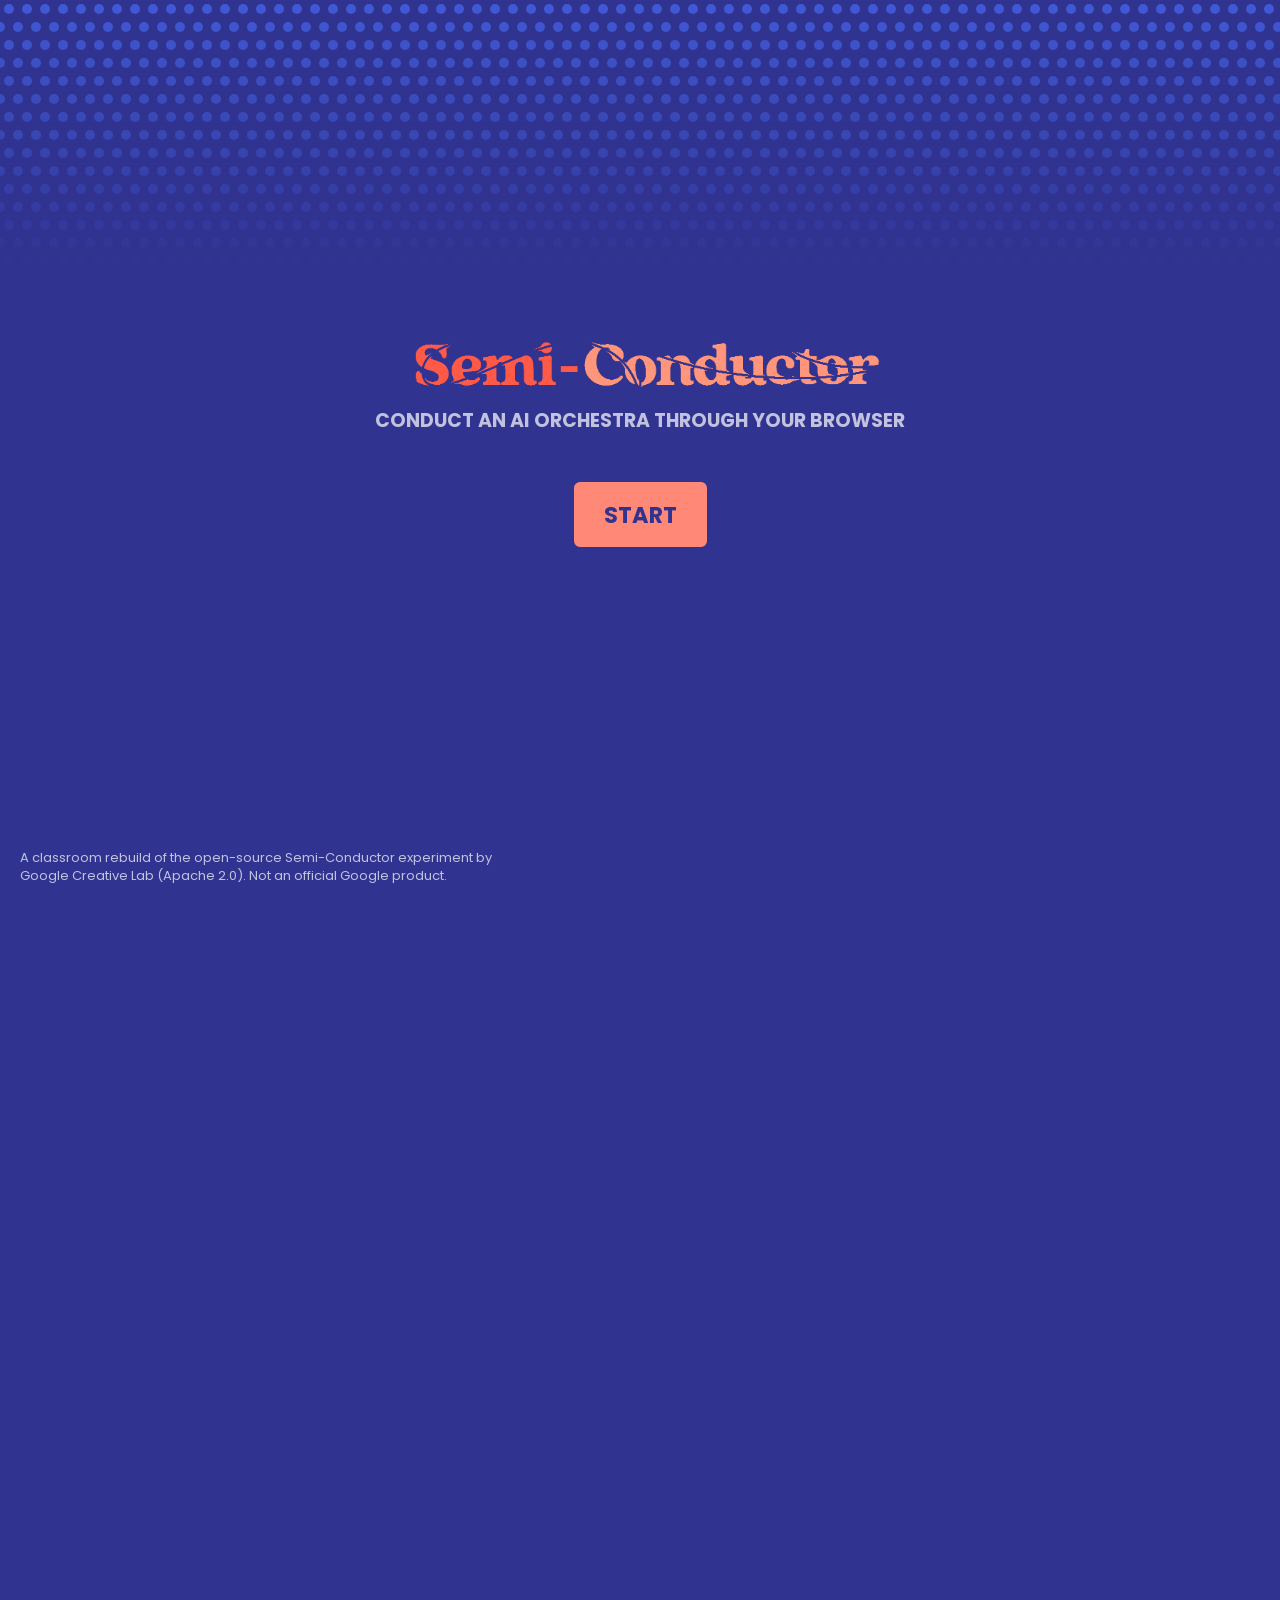
==== docs/index.html @ d22048ee "Winter classroom edition: Vivaldi's Winter, free samples, local PoseNet - Replace the Mozart song wi" ====
<!doctype html><html lang="en"><head><meta charset="utf-8"><meta name="viewport" content="width=device-width, initial-scale=1.0"><title>Semi-Conductor</title><meta name="description" content=""><link rel="icon" type="image/png" href="favicon-32x32.3e89edb4.png" sizes="32x32"><link rel="icon" type="image/png" href="favicon-16x16.1eab2253.png" sizes="16x16"><link href="https://fonts.googleapis.com/css?family=Poppins:400" rel="stylesheet"><link rel="stylesheet" href="main.e85dcf5b.css"><script src="main.df0e3146.js" defer></script></head><body> <div class="page-error"> <div class="error-container"> <img src="error.b8a45222.svg" alt="A broken treble clef sign"> <h2 class="error-title">We're in treble.</h2> <p class="error-text">Something went wrong and I don't know what it is. Maybe you could just... sing along?</p> </div> </div> <div class="dot-bg"> <div class="start-bg-fade"></div> <div class="start-bg"></div> </div>  <section class="page-info"> <div class="info-content-outer"> <div class="info-content"> <h1>How It Works</h1> <p>Semi-Conductor is an experiment that lets you conduct your own orchestra through your browser. You can move your arms to change the tempo, volume, and instrumentation of a piece of music.</p> <p>It uses Tensorflow.js, a machine learning library that works in the browser, to map out your movements through your webcam. An algorithm plays along to the score as you conduct, using hundreds of tiny audio files from live recorded instruments.</p> <p>Find more information about PoseNet <a href="https://medium.com/tensorflow/real-time-human-pose-estimation-in-the-browser-with-tensorflow-js-7dd0bc881cd5" target="_blank"> on the TensorFlow blog</a>.</p> <p> </p><p>Built by Rupert Parry, Melissa Lu, Haylie Craig and Samantha Cordingley from Google Creative Lab, Sydney. This copy was rebuilt from their <a href="https://github.com/googlecreativelab/semi-conductor" target="_blank">open-source code</a> for classroom use.</p> <p>Instrument samples: <a href="https://github.com/nbrosowsky/tonejs-instruments" target="_blank">tonejs-instruments</a> by Nicholaus Brosowsky (CC BY 3.0), from Freesound and public-domain sources.</p> <p><button class="button-info-close">Back</button></p> </div> </div> </section>  <section class="page-finish"> <div class="roses-container"></div> <div class="finish-content-outer"> <div class="finish-content"> <p class="finish-text">Bravo!</p> <button class="button-restart button-large"> Play Again </button> </div> </div> </section>  <section class="page-start"> <div class="start-content"> <h1 class="start-logo"> <img src="logo.7bc55bd9.gif" alt="Semi-Conductor" class="start-logo-image"> </h1> <h2 class="start-subtitle">Conduct an AI orchestra through your browser</h2> <div class="start-button-container"> <button class="button-large progress start-button" disabled> Loading... </button> </div> </div> <footer class="start-footer"> <p class="start-footer-credit">A classroom rebuild of the open-source Semi-Conductor experiment by Google Creative Lab (Apache 2.0). Not an official Google product.</p> </footer> </section>  <section class="page-tutorial"> <section class="tutorial-part tutorial-part-1"> <div class="card tutorial-part-content"> <div class="tutorial-text"> Make the orchestra play by moving your arms. <br>The faster you go, the faster they go. </div> <div class="tutorial-image"> <img src="tutorial-conducting.a946c02e.gif"> </div> <div class="tutorial-controls"> <button class="button-large tutorial-next">Next</button> </div> </div> </section> <section class="tutorial-part tutorial-part-2"> <div class="card tutorial-part-content"> <div class="tutorial-text"> Move up and down to play louder and softer </div> <div class="tutorial-image"> <img src="tutorial-volume.c519bb6f.gif"> </div> <div class="tutorial-controls"> <button class="button-large tutorial-next">Next</button> </div> </div> </section> <section class="tutorial-part tutorial-part-3"> <div class="card tutorial-part-content"> <div class="tutorial-text"> Move from side-to-side to control which sections play </div> <div class="tutorial-image"> <img src="tutorial-sections.76f06e44.gif"> </div> <div class="tutorial-controls"> <button class="button-large tutorial-end">Let's go</button> </div> </div> </section> </section>  <section class="page-main"> <nav class="main-topbar"> <div class="main-topbar-buttons"> <button class="button-restart"> <img src="icon-restart.a2be1aa6.svg" alt="Restart"> </button> <button class="button-info"> <img src="icon-info.5acf9b0f.svg" alt="Info"> </button> </div> <div class="timebar"> <div class="song-title song-progress progress"></div> </div> <h1><img class="main-topbar-logo" src="logo.7bc55bd9.gif"></h1> </nav> <div class="orchestra-container"> <div class="tempo-meter-container"> <div class="tempo-meter-container-inner"> <div class="tempo-icon-container"> <div class="tempo-icon"> <img src="metronome.8f57dd04.svg"> <div class="tempo-icon-label">TEMPO</div> </div> </div> <div class="tempo-meter-clipping-box"> <div class="tempo-meter"></div> <div class="tempo-meter-background"></div> </div> </div> </div> <div class="orchestra"> </div> </div> <div class="video-outer"> <div class="video-container"> <div class="video-label top">LOUDER</div> <div class="video-label left">HIGH STRINGS</div> <div class="video-label bottom">SOFTER</div> <div class="video-label right">LOW STRINGS</div> <div class="video-border"> <div class="calibration-overlay"> <img src="calibration-overlay.1c71eb94.png"> </div> <div class="conducting-overlay"></div> <div class="countdown-overlay"> <p class="countdown-text"></p> </div> </div> </div> <div class="instructions"> <p>Fit your body in frame, Maestro. This is a one person experiment.</p> </div> </div> </section>
</body></html>
---- docs/main.e85dcf5b.css ----
a,abbr,acronym,address,applet,article,aside,audio,b,big,blockquote,body,canvas,caption,center,cite,code,dd,del,details,dfn,div,dl,dt,em,embed,fieldset,figcaption,figure,footer,form,h1,h2,h3,h4,h5,h6,header,hgroup,html,i,iframe,img,ins,kbd,label,legend,li,mark,menu,nav,object,ol,output,p,pre,q,ruby,s,samp,section,small,span,strike,strong,sub,summary,sup,table,tbody,td,tfoot,th,thead,time,tr,tt,u,ul,var,video{margin:0;padding:0;border:0;font-size:100%;font:inherit;vertical-align:baseline}article,aside,details,figcaption,figure,footer,header,hgroup,menu,nav,section{display:block}body{line-height:1}ol,ul{list-style:none}blockquote,q{quotes:none}blockquote:after,blockquote:before,q:after,q:before{content:"";content:none}table{border-collapse:collapse;border-spacing:0}body,html{padding:0;margin:0;height:100%;width:100%;overflow:hidden;min-width:1000px;min-height:750px}body,button,input,textarea{font-family:Poppins,sans-serif;font-size:19px}body{background:#313390}h1{font-size:25px;font-weight:700;line-height:1.5;margin-bottom:1rem}p{line-height:1.4}a{color:#ff8976}a:hover{background:#24266a;text-decoration:none}.button,button{display:inline-block;text-decoration:none;border:0;-webkit-appearance:none;background:#ff8976;color:#fff;cursor:pointer;padding:.3rem 1rem;border-radius:6px;font-weight:700;text-transform:uppercase;color:#313390;transform:translateY(0);transition:transform .3s,box-shadow .3s}.button:focus,button:focus{outline:0}.button-large{font-size:1.4rem;padding:.6rem 1.5rem}button:disabled{color:#fff}button:not([disabled]):hover{transform:translateY(-2px);box-shadow:0 10px 20px rgba(0,0,0,.2)}.progress{background:none;border:6px solid #ff8976}.page-start{display:flex;min-height:100vh;flex-direction:column}.start-content{text-align:center;display:flex;flex-direction:column;justify-content:center;flex:1}.start-logo-image{max-width:500px}.start-subtitle{margin-top:-50px;margin-bottom:52px;color:#fff;font-size:19px;font-weight:700;text-transform:uppercase;color:hsla(0,0%,100%,.7)}.start-footer{display:flex;align-items:left}.start-footer-image{max-height:100px;margin-left:20px;margin-bottom:15px}.start-footer-credit{max-width:520px;margin:0 20px 15px;font-size:13px;line-height:1.4;color:hsla(0,0%,100%,.7)}.page-tutorial{height:100%}.tutorial-part{display:none;height:100%;flex-direction:column;align-items:center;justify-content:center;line-height:1.8rem;color:#313390}.tutorial-part-content{display:flex;flex-direction:column;justify-content:space-between;text-align:center;background:#fff;width:600px;height:400px;padding:30px;border-radius:30px;box-shadow:0 0 60px rgba(0,0,0,.7)}.tutorial-image img{height:200px}.page-main{height:100%;display:none;flex-direction:column}.main-topbar,.page-main{justify-content:space-between}.main-topbar{display:flex;flex-direction:row;width:100%;padding:0 20px;box-sizing:border-box}.main-topbar-buttons{padding:13px 0;margin-right:15px}.main-topbar-buttons button{margin-right:10px}.button-restart img{width:16px}.button-info img{width:10px}.main-topbar-logo{width:250px}.video-outer{display:flex;height:100%;margin-top:-150px;flex-direction:column;align-items:center;justify-content:center}.video-border{position:relative;border-radius:50px;overflow:hidden;border:10px solid #ff8976;box-shadow:0 10px 20px rgba(0,0,0,.2);transition:border-color 1.5s ease-in-out,box-shadow 1.5s ease-in-out}.video-border,.video-container{min-width:600px;min-height:500px}.video-container{transform:scale(1);transition:transform 1.5s ease-in-out}.calibration-overlay{position:absolute;min-width:600px;width:600px;height:500px;min-height:500px;background:rgba(255,0,0,.3);display:flex;align-items:flex-end;justify-content:center}.calibration-overlay img{width:500px}.calibration-overlay.success{background:rgba(0,128,0,.3)}.conducting-overlay{display:none;position:absolute;min-width:600px;width:600px;height:500px;min-height:500px;background:rgba(27,25,111,.33)}.video-container canvas{margin-bottom:-3px}.instructions{color:#fff;margin-top:25px;opacity:1;transition:opacity 1.5s ease-in-out}.orchestra-container{max-height:0%;height:0%;opacity:0;transition:height 1.5s ease-in-out,opacity 1.5s ease-in-out}.countdown-overlay{display:flex;align-items:center;justify-content:center;width:600px;height:500px;position:absolute;opacity:0;transition:opacity 1.5s ease-in-out}.countdown-overlay p{font-size:400px;color:#fff;text-shadow:0 5px 30px rgba(0,0,0,.3)}.timebar{display:flex;height:64px;align-items:center;padding-left:95px}.timebar,.video-label{opacity:0;transition:opacity 2.5s ease-in-out}.video-label{position:absolute;color:hsla(0,0%,100%,.5);font-weight:700;font-size:58px;width:600px;text-align:center;transition-delay:2.5s}.video-label.left{left:-300px}.video-label.left,.video-label.right{width:500px;top:250px;transform:rotate(-90deg)}.video-label.right{right:-300px}.video-label.top{top:-80px}.video-label.bottom{bottom:-80px}.tempo-icon-container{position:absolute;bottom:30px;display:flex;align-items:center;justify-content:center;width:290px;color:#fff;z-index:300}.tempo-icon img{height:40px;margin-bottom:4px}.tempo-icon{opacity:.6;display:flex;flex-direction:column;align-items:center;font-weight:700;justify-content:center}.tempo-icon-label{font-size:14px;color:hsla(0,0%,100%,.6)}.song-progress{width:300px;border-radius:20px;height:25px;text-align:center;color:#fff;font-weight:700;font-size:14px;line-height:25px}.orchestra{width:1000px;margin:0 auto}.tempo-meter-container{position:absolute;padding-top:272px;min-width:1000px;width:100%;display:flex;justify-content:center}.tempo-meter-container-inner{width:290px;height:145px}.tempo-meter-clipping-box{width:290px;height:145px;overflow:hidden;transform:scaleY(.8)}.tempo-meter{position:relative;z-index:150;border-bottom:10px solid #4058d3;transform-origin:bottom center;transform:rotate(-178deg);transition:border-color .5s}.tempo-meter,.tempo-meter-background{width:290px;height:145px;border-radius:145px 145px 0 0}.tempo-meter-background{position:absolute;top:0;z-index:100;background:#2b2984}.tempo-meter.stopped{border-color:#4c4aa0}.tempo-meter.fast{border-color:#a20258}.conducting-mode .countdown-overlay,.conducting-mode .timebar{opacity:1}.conducting-mode .video-container{transform:scale(.4)}.conducting-mode .video-label{opacity:1}.conducting-mode .video-border{border-color:rgba(255,137,118,0);box-shadow:0 10px 20px transparent}.conducting-mode .orchestra-container{height:500px;max-height:500px;opacity:1;padding-top:65px}.conducting-mode .instructions{opacity:0}.page-info{display:none;position:fixed;top:0;left:0;right:0;bottom:0;background:rgba(49,51,144,.9);z-index:1000;flex-direction:column;justify-content:space-between;align-items:center;padding:50px;box-sizing:border-box;overflow-y:scroll}.info-buttons{width:100%}.info-content-outer{height:100%;width:100%;display:flex;align-items:center;justify-content:center}.info-content{color:#fff;text-align:center;width:60%;max-width:600px}.info-content p{font-size:16px;padding-bottom:20px}.button-info-close{margin-top:30px}.page-finish{display:none;z-index:1000;background:rgba(49,51,144,.9);opacity:0;transition:opacity .7s ease-in-out}.finish-content-outer,.page-finish{position:fixed;left:0;right:0;top:0;bottom:0}.finish-content-outer{display:flex;z-index:1100;align-items:center;justify-content:center}.finish-content{display:flex;flex-direction:column;justify-content:space-around;transform:scale(.8);transition:transform .7s ease-in-out}.finish-text{color:#fff;font-size:80px;text-align:center;margin-bottom:30px}.page-finish.fade-in{opacity:1}.page-finish.fade-in .finish-content-outer{transform:scale(1)}.roses-container{position:fixed;top:0;left:0;bottom:0;right:0;z-index:1100}.rose{position:absolute;top:-60px}.rose,.rose img{width:200px}.page-error{position:fixed;bottom:0;top:0;left:0;right:0;background:#313390;z-index:200;color:#fff;display:none;align-items:center;justify-content:center;box-sizing:border-box;padding:30px}.error-container{text-align:center;max-width:570px}.error-container p{font-size:16px;margin-bottom:20px}.error-container img{width:160px;margin-bottom:50px}.error-title{font-weight:700;font-size:30px;padding-bottom:20px}.dot-bg{width:100%;height:100%;position:fixed;z-index:-1}.start-bg{background-image:url(dot-bg.002f0568.svg);background-repeat:repeat;z-index:0}.start-bg,.start-bg-fade{position:absolute;top:0;left:0;right:0;height:30%}.start-bg-fade{z-index:1;background:linear-gradient(transparent,#313390)}.is-mobile{min-width:0;min-height:0}
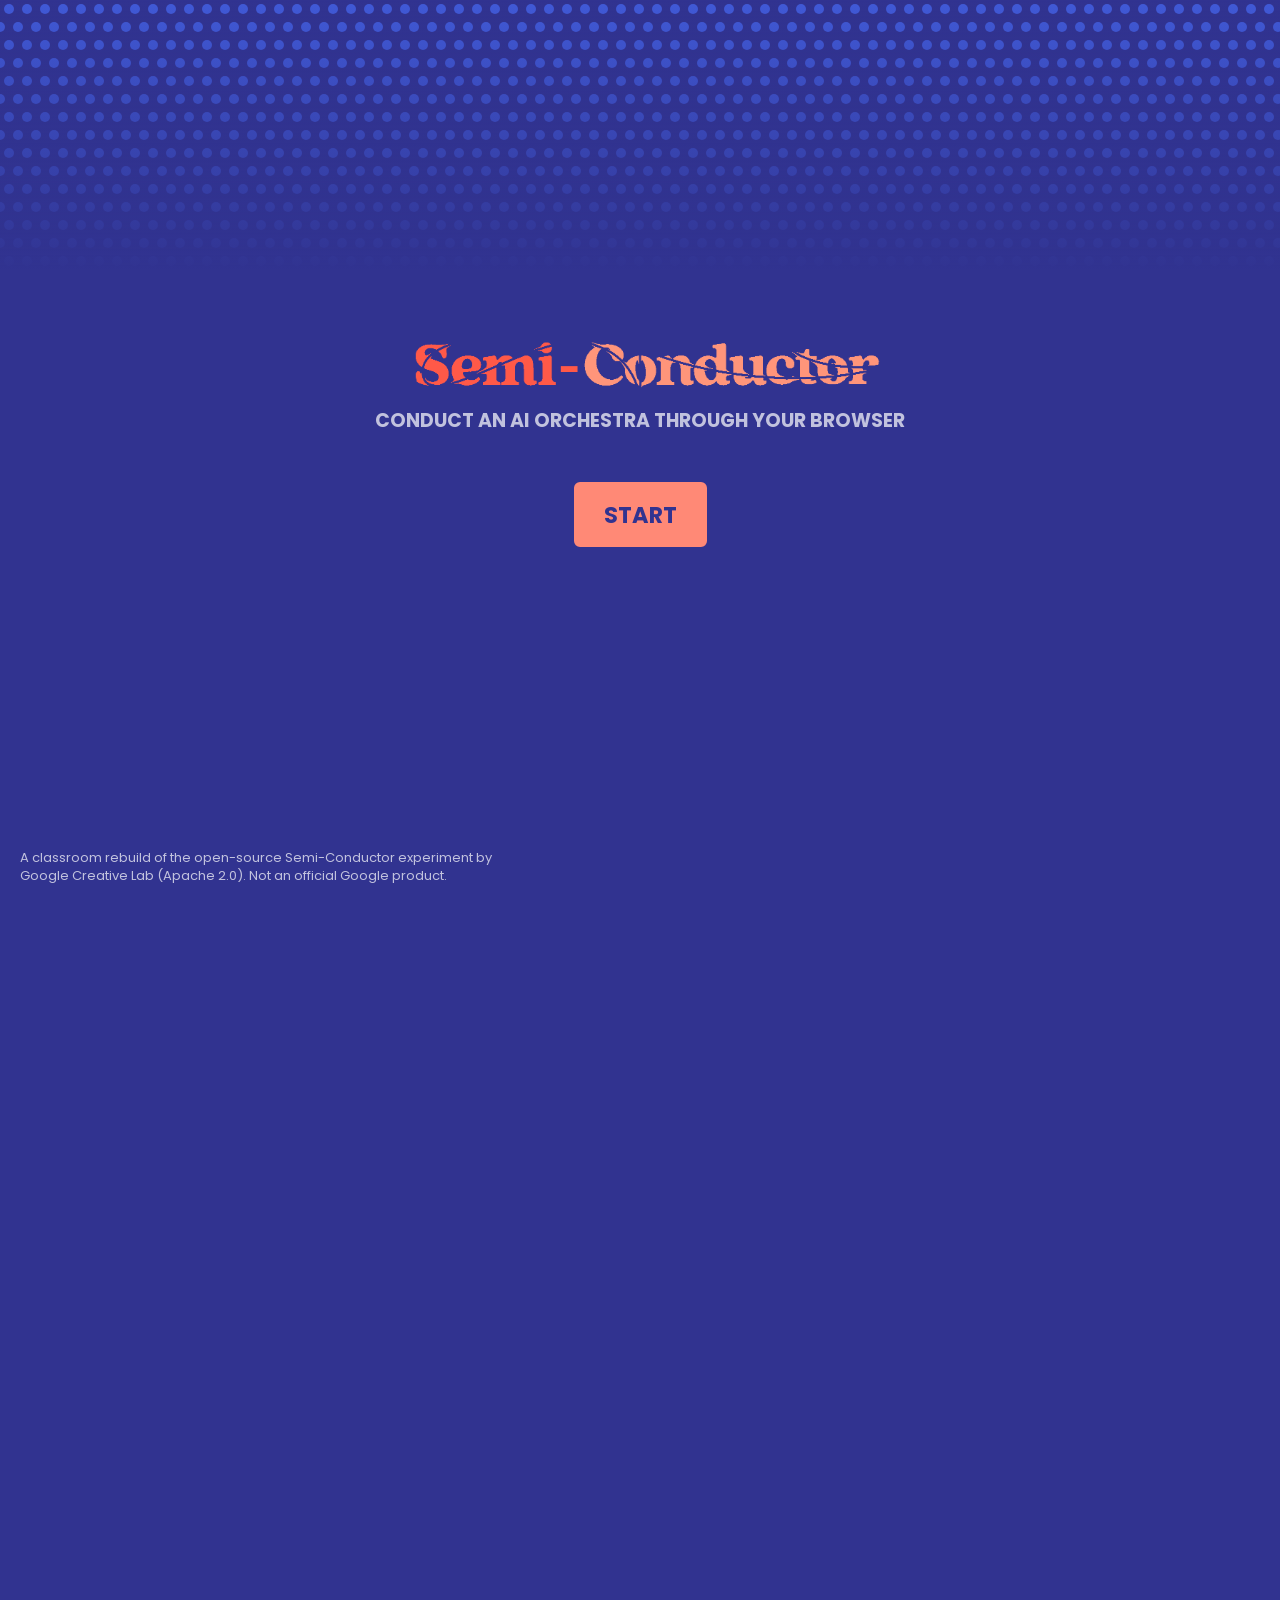
==== commit f7016306: "Add a song picker with Winter, Can-Can and the Star-Spangled Banner - New song selection page after " ====
--- a/docs/index.html
+++ b/docs/index.html
@@ -1,2 +1,2 @@
-<!doctype html><html lang="en"><head><meta charset="utf-8"><meta name="viewport" content="width=device-width, initial-scale=1.0"><title>Semi-Conductor</title><meta name="description" content=""><link rel="icon" type="image/png" href="favicon-32x32.3e89edb4.png" sizes="32x32"><link rel="icon" type="image/png" href="favicon-16x16.1eab2253.png" sizes="16x16"><link href="https://fonts.googleapis.com/css?family=Poppins:400" rel="stylesheet"><link rel="stylesheet" href="main.e85dcf5b.css"><script src="main.df0e3146.js" defer></script></head><body> <div class="page-error"> <div class="error-container"> <img src="error.b8a45222.svg" alt="A broken treble clef sign"> <h2 class="error-title">We're in treble.</h2> <p class="error-text">Something went wrong and I don't know what it is. Maybe you could just... sing along?</p> </div> </div> <div class="dot-bg"> <div class="start-bg-fade"></div> <div class="start-bg"></div> </div>  <section class="page-info"> <div class="info-content-outer"> <div class="info-content"> <h1>How It Works</h1> <p>Semi-Conductor is an experiment that lets you conduct your own orchestra through your browser. You can move your arms to change the tempo, volume, and instrumentation of a piece of music.</p> <p>It uses Tensorflow.js, a machine learning library that works in the browser, to map out your movements through your webcam. An algorithm plays along to the score as you conduct, using hundreds of tiny audio files from live recorded instruments.</p> <p>Find more information about PoseNet <a href="https://medium.com/tensorflow/real-time-human-pose-estimation-in-the-browser-with-tensorflow-js-7dd0bc881cd5" target="_blank"> on the TensorFlow blog</a>.</p> <p> </p><p>Built by Rupert Parry, Melissa Lu, Haylie Craig and Samantha Cordingley from Google Creative Lab, Sydney. This copy was rebuilt from their <a href="https://github.com/googlecreativelab/semi-conductor" target="_blank">open-source code</a> for classroom use.</p> <p>Instrument samples: <a href="https://github.com/nbrosowsky/tonejs-instruments" target="_blank">tonejs-instruments</a> by Nicholaus Brosowsky (CC BY 3.0), from Freesound and public-domain sources.</p> <p><button class="button-info-close">Back</button></p> </div> </div> </section>  <section class="page-finish"> <div class="roses-container"></div> <div class="finish-content-outer"> <div class="finish-content"> <p class="finish-text">Bravo!</p> <button class="button-restart button-large"> Play Again </button> </div> </div> </section>  <section class="page-start"> <div class="start-content"> <h1 class="start-logo"> <img src="logo.7bc55bd9.gif" alt="Semi-Conductor" class="start-logo-image"> </h1> <h2 class="start-subtitle">Conduct an AI orchestra through your browser</h2> <div class="start-button-container"> <button class="button-large progress start-button" disabled> Loading... </button> </div> </div> <footer class="start-footer"> <p class="start-footer-credit">A classroom rebuild of the open-source Semi-Conductor experiment by Google Creative Lab (Apache 2.0). Not an official Google product.</p> </footer> </section>  <section class="page-tutorial"> <section class="tutorial-part tutorial-part-1"> <div class="card tutorial-part-content"> <div class="tutorial-text"> Make the orchestra play by moving your arms. <br>The faster you go, the faster they go. </div> <div class="tutorial-image"> <img src="tutorial-conducting.a946c02e.gif"> </div> <div class="tutorial-controls"> <button class="button-large tutorial-next">Next</button> </div> </div> </section> <section class="tutorial-part tutorial-part-2"> <div class="card tutorial-part-content"> <div class="tutorial-text"> Move up and down to play louder and softer </div> <div class="tutorial-image"> <img src="tutorial-volume.c519bb6f.gif"> </div> <div class="tutorial-controls"> <button class="button-large tutorial-next">Next</button> </div> </div> </section> <section class="tutorial-part tutorial-part-3"> <div class="card tutorial-part-content"> <div class="tutorial-text"> Move from side-to-side to control which sections play </div> <div class="tutorial-image"> <img src="tutorial-sections.76f06e44.gif"> </div> <div class="tutorial-controls"> <button class="button-large tutorial-end">Let's go</button> </div> </div> </section> </section>  <section class="page-main"> <nav class="main-topbar"> <div class="main-topbar-buttons"> <button class="button-restart"> <img src="icon-restart.a2be1aa6.svg" alt="Restart"> </button> <button class="button-info"> <img src="icon-info.5acf9b0f.svg" alt="Info"> </button> </div> <div class="timebar"> <div class="song-title song-progress progress"></div> </div> <h1><img class="main-topbar-logo" src="logo.7bc55bd9.gif"></h1> </nav> <div class="orchestra-container"> <div class="tempo-meter-container"> <div class="tempo-meter-container-inner"> <div class="tempo-icon-container"> <div class="tempo-icon"> <img src="metronome.8f57dd04.svg"> <div class="tempo-icon-label">TEMPO</div> </div> </div> <div class="tempo-meter-clipping-box"> <div class="tempo-meter"></div> <div class="tempo-meter-background"></div> </div> </div> </div> <div class="orchestra"> </div> </div> <div class="video-outer"> <div class="video-container"> <div class="video-label top">LOUDER</div> <div class="video-label left">HIGH STRINGS</div> <div class="video-label bottom">SOFTER</div> <div class="video-label right">LOW STRINGS</div> <div class="video-border"> <div class="calibration-overlay"> <img src="calibration-overlay.1c71eb94.png"> </div> <div class="conducting-overlay"></div> <div class="countdown-overlay"> <p class="countdown-text"></p> </div> </div> </div> <div class="instructions"> <p>Fit your body in frame, Maestro. This is a one person experiment.</p> </div> </div> </section>
+<!doctype html><html lang="en"><head><meta charset="utf-8"><meta name="viewport" content="width=device-width, initial-scale=1.0"><title>Semi-Conductor</title><meta name="description" content=""><link rel="icon" type="image/png" href="favicon-32x32.3e89edb4.png" sizes="32x32"><link rel="icon" type="image/png" href="favicon-16x16.1eab2253.png" sizes="16x16"><link href="https://fonts.googleapis.com/css?family=Poppins:400" rel="stylesheet"><link rel="stylesheet" href="main.6c7f8136.css"><script src="main.65697e2e.js" defer></script></head><body> <div class="page-error"> <div class="error-container"> <img src="error.b8a45222.svg" alt="A broken treble clef sign"> <h2 class="error-title">We're in treble.</h2> <p class="error-text">Something went wrong and I don't know what it is. Maybe you could just... sing along?</p> </div> </div> <div class="dot-bg"> <div class="start-bg-fade"></div> <div class="start-bg"></div> </div>  <section class="page-info"> <div class="info-content-outer"> <div class="info-content"> <h1>How It Works</h1> <p>Semi-Conductor is an experiment that lets you conduct your own orchestra through your browser. You can move your arms to change the tempo, volume, and instrumentation of a piece of music.</p> <p>It uses Tensorflow.js, a machine learning library that works in the browser, to map out your movements through your webcam. An algorithm plays along to the score as you conduct, using hundreds of tiny audio files from live recorded instruments.</p> <p>Music: Vivaldi's <i>Winter</i> from the <a href="https://www.mutopiaproject.org/" target="_blank">Mutopia Project</a> edition (CC BY-SA 3.0); <i>Can-Can</i> (Offenbach) and <i>The Star-Spangled Banner</i> (John Stafford Smith) arranged for strings for this classroom edition.</p> <p>Find more information about PoseNet <a href="https://medium.com/tensorflow/real-time-human-pose-estimation-in-the-browser-with-tensorflow-js-7dd0bc881cd5" target="_blank"> on the TensorFlow blog</a>.</p> <p> </p><p>Built by Rupert Parry, Melissa Lu, Haylie Craig and Samantha Cordingley from Google Creative Lab, Sydney. This copy was rebuilt from their <a href="https://github.com/googlecreativelab/semi-conductor" target="_blank">open-source code</a> for classroom use.</p> <p>Instrument samples: <a href="https://github.com/nbrosowsky/tonejs-instruments" target="_blank">tonejs-instruments</a> by Nicholaus Brosowsky (CC BY 3.0), from Freesound and public-domain sources.</p> <p><button class="button-info-close">Back</button></p> </div> </div> </section>  <section class="page-finish"> <div class="roses-container"></div> <div class="finish-content-outer"> <div class="finish-content"> <p class="finish-text">Bravo!</p> <button class="button-restart button-large"> Play Again </button> </div> </div> </section>  <section class="page-start"> <div class="start-content"> <h1 class="start-logo"> <img src="logo.7bc55bd9.gif" alt="Semi-Conductor" class="start-logo-image"> </h1> <h2 class="start-subtitle">Conduct an AI orchestra through your browser</h2> <div class="start-button-container"> <button class="button-large progress start-button" disabled> Loading... </button> </div> </div> <footer class="start-footer"> <p class="start-footer-credit">A classroom rebuild of the open-source Semi-Conductor experiment by Google Creative Lab (Apache 2.0). Not an official Google product.</p> </footer> </section>  <section class="page-songs"> <h2 class="songs-title">Choose your music, Maestro</h2> <div class="song-list"></div> </section>  <section class="page-tutorial"> <section class="tutorial-part tutorial-part-1"> <div class="card tutorial-part-content"> <div class="tutorial-text"> Make the orchestra play by moving your arms. <br>The faster you go, the faster they go. </div> <div class="tutorial-image"> <img src="tutorial-conducting.a946c02e.gif"> </div> <div class="tutorial-controls"> <button class="button-large tutorial-next">Next</button> </div> </div> </section> <section class="tutorial-part tutorial-part-2"> <div class="card tutorial-part-content"> <div class="tutorial-text"> Move up and down to play louder and softer </div> <div class="tutorial-image"> <img src="tutorial-volume.c519bb6f.gif"> </div> <div class="tutorial-controls"> <button class="button-large tutorial-next">Next</button> </div> </div> </section> <section class="tutorial-part tutorial-part-3"> <div class="card tutorial-part-content"> <div class="tutorial-text"> Move from side-to-side to control which sections play </div> <div class="tutorial-image"> <img src="tutorial-sections.76f06e44.gif"> </div> <div class="tutorial-controls"> <button class="button-large tutorial-end">Let's go</button> </div> </div> </section> </section>  <section class="page-main"> <nav class="main-topbar"> <div class="main-topbar-buttons"> <button class="button-restart"> <img src="icon-restart.a2be1aa6.svg" alt="Restart"> </button> <button class="button-info"> <img src="icon-info.5acf9b0f.svg" alt="Info"> </button> </div> <div class="timebar"> <div class="song-title song-progress progress"></div> </div> <h1><img class="main-topbar-logo" src="logo.7bc55bd9.gif"></h1> </nav> <div class="orchestra-container"> <div class="tempo-meter-container"> <div class="tempo-meter-container-inner"> <div class="tempo-icon-container"> <div class="tempo-icon"> <img src="metronome.8f57dd04.svg"> <div class="tempo-icon-label">TEMPO</div> </div> </div> <div class="tempo-meter-clipping-box"> <div class="tempo-meter"></div> <div class="tempo-meter-background"></div> </div> </div> </div> <div class="orchestra"> </div> </div> <div class="video-outer"> <div class="video-container"> <div class="video-label top">LOUDER</div> <div class="video-label left">HIGH STRINGS</div> <div class="video-label bottom">SOFTER</div> <div class="video-label right">LOW STRINGS</div> <div class="video-border"> <div class="calibration-overlay"> <img src="calibration-overlay.1c71eb94.png"> </div> <div class="conducting-overlay"></div> <div class="countdown-overlay"> <p class="countdown-text"></p> </div> </div> </div> <div class="instructions"> <p>Fit your body in frame, Maestro. This is a one person experiment.</p> </div> </div> </section>
 </body></html>
--- a/docs/main.6c7f8136.css
+++ b/docs/main.6c7f8136.css
@@ -0,0 +1 @@
+a,abbr,acronym,address,applet,article,aside,audio,b,big,blockquote,body,canvas,caption,center,cite,code,dd,del,details,dfn,div,dl,dt,em,embed,fieldset,figcaption,figure,footer,form,h1,h2,h3,h4,h5,h6,header,hgroup,html,i,iframe,img,ins,kbd,label,legend,li,mark,menu,nav,object,ol,output,p,pre,q,ruby,s,samp,section,small,span,strike,strong,sub,summary,sup,table,tbody,td,tfoot,th,thead,time,tr,tt,u,ul,var,video{margin:0;padding:0;border:0;font-size:100%;font:inherit;vertical-align:baseline}article,aside,details,figcaption,figure,footer,header,hgroup,menu,nav,section{display:block}body{line-height:1}ol,ul{list-style:none}blockquote,q{quotes:none}blockquote:after,blockquote:before,q:after,q:before{content:"";content:none}table{border-collapse:collapse;border-spacing:0}body,html{padding:0;margin:0;height:100%;width:100%;overflow:hidden;min-width:1000px;min-height:750px}body,button,input,textarea{font-family:Poppins,sans-serif;font-size:19px}body{background:#313390}h1{font-size:25px;font-weight:700;line-height:1.5;margin-bottom:1rem}p{line-height:1.4}a{color:#ff8976}a:hover{background:#24266a;text-decoration:none}.button,button{display:inline-block;text-decoration:none;border:0;-webkit-appearance:none;background:#ff8976;color:#fff;cursor:pointer;padding:.3rem 1rem;border-radius:6px;font-weight:700;text-transform:uppercase;color:#313390;transform:translateY(0);transition:transform .3s,box-shadow .3s}.button:focus,button:focus{outline:0}.button-large{font-size:1.4rem;padding:.6rem 1.5rem}button:disabled{color:#fff}button:not([disabled]):hover{transform:translateY(-2px);box-shadow:0 10px 20px rgba(0,0,0,.2)}.progress{background:none;border:6px solid #ff8976}.page-start{display:flex;min-height:100vh;flex-direction:column}.start-content{text-align:center;display:flex;flex-direction:column;justify-content:center;flex:1}.start-logo-image{max-width:500px}.start-subtitle{margin-top:-50px;margin-bottom:52px;color:#fff;font-size:19px;font-weight:700;text-transform:uppercase;color:hsla(0,0%,100%,.7)}.start-footer{display:flex;align-items:left}.start-footer-image{max-height:100px;margin-left:20px;margin-bottom:15px}.start-footer-credit{max-width:520px;margin:0 20px 15px;font-size:13px;line-height:1.4;color:hsla(0,0%,100%,.7)}.page-songs{display:none;height:100%;flex-direction:column;align-items:center;justify-content:center}.songs-title{color:#fff;font-size:32px;font-weight:700;margin-bottom:40px}.song-list{display:flex;gap:28px}.song-card{display:flex;flex-direction:column;align-items:center;width:260px;min-height:300px;padding:30px 24px;border-radius:30px;background:#fff;color:#313390;text-transform:none;font-weight:400;box-shadow:0 0 60px rgba(0,0,0,.5)}.song-card:hover .song-card-name{color:#ff5d43}.song-card-emoji{font-size:56px;line-height:1.2;margin-bottom:16px}.song-card-name{font-size:24px;font-weight:700;line-height:1.2;margin-bottom:8px;transition:color .3s}.song-card-composer{font-size:14px;text-transform:uppercase;opacity:.7;margin-bottom:16px}.song-card-blurb{font-size:16px;line-height:1.4}.page-tutorial{height:100%}.tutorial-part{display:none;height:100%;flex-direction:column;align-items:center;justify-content:center;line-height:1.8rem;color:#313390}.tutorial-part-content{display:flex;flex-direction:column;justify-content:space-between;text-align:center;background:#fff;width:600px;height:400px;padding:30px;border-radius:30px;box-shadow:0 0 60px rgba(0,0,0,.7)}.tutorial-image img{height:200px}.page-main{height:100%;display:none;flex-direction:column}.main-topbar,.page-main{justify-content:space-between}.main-topbar{display:flex;flex-direction:row;width:100%;padding:0 20px;box-sizing:border-box}.main-topbar-buttons{padding:13px 0;margin-right:15px}.main-topbar-buttons button{margin-right:10px}.button-restart img{width:16px}.button-info img{width:10px}.main-topbar-logo{width:250px}.video-outer{display:flex;height:100%;margin-top:-150px;flex-direction:column;align-items:center;justify-content:center}.video-border{position:relative;border-radius:50px;overflow:hidden;border:10px solid #ff8976;box-shadow:0 10px 20px rgba(0,0,0,.2);transition:border-color 1.5s ease-in-out,box-shadow 1.5s ease-in-out}.video-border,.video-container{min-width:600px;min-height:500px}.video-container{transform:scale(1);transition:transform 1.5s ease-in-out}.calibration-overlay{position:absolute;min-width:600px;width:600px;height:500px;min-height:500px;background:rgba(255,0,0,.3);display:flex;align-items:flex-end;justify-content:center}.calibration-overlay img{width:500px}.calibration-overlay.success{background:rgba(0,128,0,.3)}.conducting-overlay{display:none;position:absolute;min-width:600px;width:600px;height:500px;min-height:500px;background:rgba(27,25,111,.33)}.video-container canvas{margin-bottom:-3px}.instructions{color:#fff;margin-top:25px;opacity:1;transition:opacity 1.5s ease-in-out}.orchestra-container{max-height:0%;height:0%;opacity:0;transition:height 1.5s ease-in-out,opacity 1.5s ease-in-out}.countdown-overlay{display:flex;align-items:center;justify-content:center;width:600px;height:500px;position:absolute;opacity:0;transition:opacity 1.5s ease-in-out}.countdown-overlay p{font-size:400px;color:#fff;text-shadow:0 5px 30px rgba(0,0,0,.3)}.timebar{display:flex;height:64px;align-items:center;padding-left:95px}.timebar,.video-label{opacity:0;transition:opacity 2.5s ease-in-out}.video-label{position:absolute;color:hsla(0,0%,100%,.5);font-weight:700;font-size:58px;width:600px;text-align:center;transition-delay:2.5s}.video-label.left{left:-300px}.video-label.left,.video-label.right{width:500px;top:250px;transform:rotate(-90deg)}.video-label.right{right:-300px}.video-label.top{top:-80px}.video-label.bottom{bottom:-80px}.tempo-icon-container{position:absolute;bottom:30px;display:flex;align-items:center;justify-content:center;width:290px;color:#fff;z-index:300}.tempo-icon img{height:40px;margin-bottom:4px}.tempo-icon{opacity:.6;display:flex;flex-direction:column;align-items:center;font-weight:700;justify-content:center}.tempo-icon-label{font-size:14px;color:hsla(0,0%,100%,.6)}.song-progress{width:300px;border-radius:20px;height:25px;text-align:center;color:#fff;font-weight:700;font-size:14px;line-height:25px}.orchestra{width:1000px;margin:0 auto}.tempo-meter-container{position:absolute;padding-top:272px;min-width:1000px;width:100%;display:flex;justify-content:center}.tempo-meter-container-inner{width:290px;height:145px}.tempo-meter-clipping-box{width:290px;height:145px;overflow:hidden;transform:scaleY(.8)}.tempo-meter{position:relative;z-index:150;border-bottom:10px solid #4058d3;transform-origin:bottom center;transform:rotate(-178deg);transition:border-color .5s}.tempo-meter,.tempo-meter-background{width:290px;height:145px;border-radius:145px 145px 0 0}.tempo-meter-background{position:absolute;top:0;z-index:100;background:#2b2984}.tempo-meter.stopped{border-color:#4c4aa0}.tempo-meter.fast{border-color:#a20258}.conducting-mode .countdown-overlay,.conducting-mode .timebar{opacity:1}.conducting-mode .video-container{transform:scale(.4)}.conducting-mode .video-label{opacity:1}.conducting-mode .video-border{border-color:rgba(255,137,118,0);box-shadow:0 10px 20px transparent}.conducting-mode .orchestra-container{height:500px;max-height:500px;opacity:1;padding-top:65px}.conducting-mode .instructions{opacity:0}.page-info{display:none;position:fixed;top:0;left:0;right:0;bottom:0;background:rgba(49,51,144,.9);z-index:1000;flex-direction:column;justify-content:space-between;align-items:center;padding:50px;box-sizing:border-box;overflow-y:scroll}.info-buttons{width:100%}.info-content-outer{height:100%;width:100%;display:flex;align-items:center;justify-content:center}.info-content{color:#fff;text-align:center;width:60%;max-width:600px}.info-content p{font-size:16px;padding-bottom:20px}.button-info-close{margin-top:30px}.page-finish{display:none;z-index:1000;background:rgba(49,51,144,.9);opacity:0;transition:opacity .7s ease-in-out}.finish-content-outer,.page-finish{position:fixed;left:0;right:0;top:0;bottom:0}.finish-content-outer{display:flex;z-index:1100;align-items:center;justify-content:center}.finish-content{display:flex;flex-direction:column;justify-content:space-around;transform:scale(.8);transition:transform .7s ease-in-out}.finish-text{color:#fff;font-size:80px;text-align:center;margin-bottom:30px}.page-finish.fade-in{opacity:1}.page-finish.fade-in .finish-content-outer{transform:scale(1)}.roses-container{position:fixed;top:0;left:0;bottom:0;right:0;z-index:1100}.rose{position:absolute;top:-60px}.rose,.rose img{width:200px}.page-error{position:fixed;bottom:0;top:0;left:0;right:0;background:#313390;z-index:200;color:#fff;display:none;align-items:center;justify-content:center;box-sizing:border-box;padding:30px}.error-container{text-align:center;max-width:570px}.error-container p{font-size:16px;margin-bottom:20px}.error-container img{width:160px;margin-bottom:50px}.error-title{font-weight:700;font-size:30px;padding-bottom:20px}.dot-bg{width:100%;height:100%;position:fixed;z-index:-1}.start-bg{background-image:url(dot-bg.002f0568.svg);background-repeat:repeat;z-index:0}.start-bg,.start-bg-fade{position:absolute;top:0;left:0;right:0;height:30%}.start-bg-fade{z-index:1;background:linear-gradient(transparent,#313390)}.is-mobile{min-width:0;min-height:0}
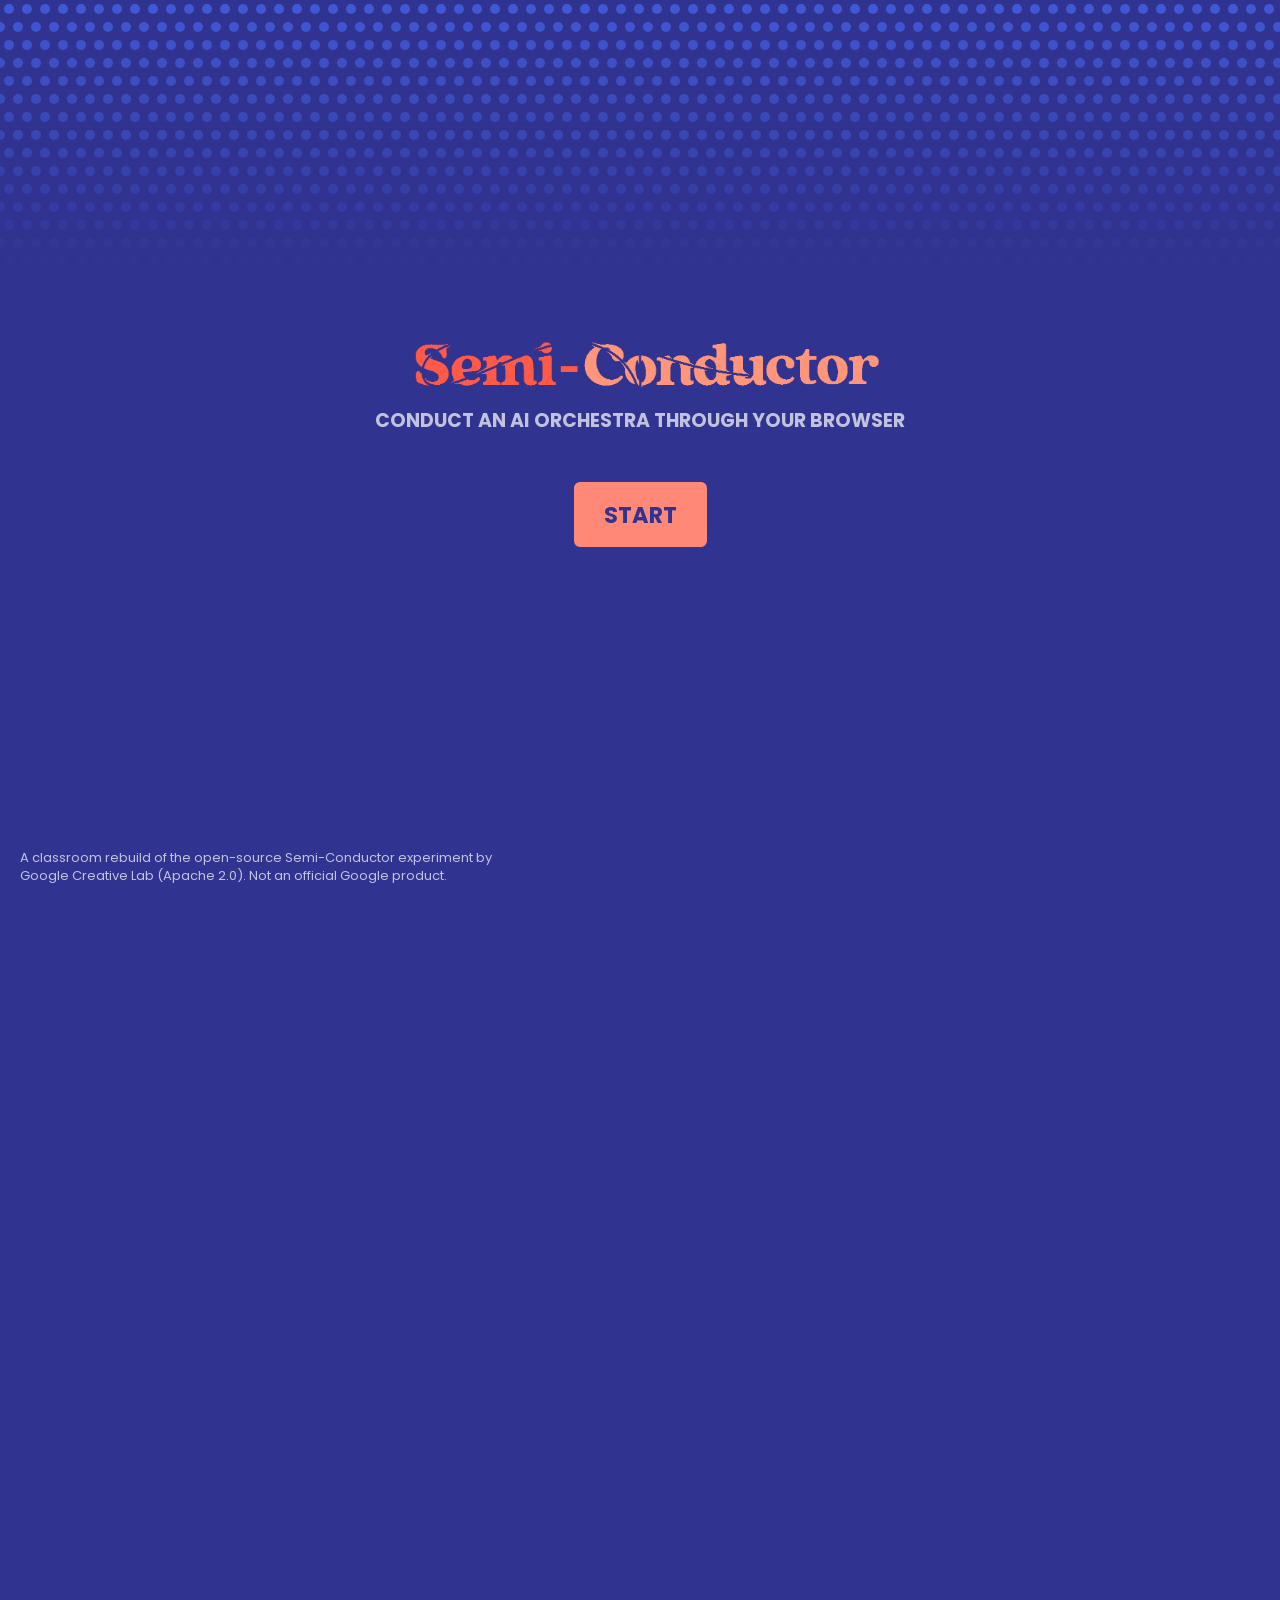
==== commit 9794fb54: "Restore the original Winter arrangement Put back every note of the solo violin's runs and the 110 bp" ====
--- a/docs/index.html
+++ b/docs/index.html
@@ -1,2 +1,2 @@
-<!doctype html><html lang="en"><head><meta charset="utf-8"><meta name="viewport" content="width=device-width, initial-scale=1.0"><title>Semi-Conductor</title><meta name="description" content=""><link rel="icon" type="image/png" href="favicon-32x32.3e89edb4.png" sizes="32x32"><link rel="icon" type="image/png" href="favicon-16x16.1eab2253.png" sizes="16x16"><link href="https://fonts.googleapis.com/css?family=Poppins:400" rel="stylesheet"><link rel="stylesheet" href="main.6c7f8136.css"><script src="main.65697e2e.js" defer></script></head><body> <div class="page-error"> <div class="error-container"> <img src="error.b8a45222.svg" alt="A broken treble clef sign"> <h2 class="error-title">We're in treble.</h2> <p class="error-text">Something went wrong and I don't know what it is. Maybe you could just... sing along?</p> </div> </div> <div class="dot-bg"> <div class="start-bg-fade"></div> <div class="start-bg"></div> </div>  <section class="page-info"> <div class="info-content-outer"> <div class="info-content"> <h1>How It Works</h1> <p>Semi-Conductor is an experiment that lets you conduct your own orchestra through your browser. You can move your arms to change the tempo, volume, and instrumentation of a piece of music.</p> <p>It uses Tensorflow.js, a machine learning library that works in the browser, to map out your movements through your webcam. An algorithm plays along to the score as you conduct, using hundreds of tiny audio files from live recorded instruments.</p> <p>Music: Vivaldi's <i>Winter</i> from the <a href="https://www.mutopiaproject.org/" target="_blank">Mutopia Project</a> edition (CC BY-SA 3.0); <i>Can-Can</i> (Offenbach) and <i>The Star-Spangled Banner</i> (John Stafford Smith) arranged for strings for this classroom edition.</p> <p>Find more information about PoseNet <a href="https://medium.com/tensorflow/real-time-human-pose-estimation-in-the-browser-with-tensorflow-js-7dd0bc881cd5" target="_blank"> on the TensorFlow blog</a>.</p> <p> </p><p>Built by Rupert Parry, Melissa Lu, Haylie Craig and Samantha Cordingley from Google Creative Lab, Sydney. This copy was rebuilt from their <a href="https://github.com/googlecreativelab/semi-conductor" target="_blank">open-source code</a> for classroom use.</p> <p>Instrument samples: <a href="https://github.com/nbrosowsky/tonejs-instruments" target="_blank">tonejs-instruments</a> by Nicholaus Brosowsky (CC BY 3.0), from Freesound and public-domain sources.</p> <p><button class="button-info-close">Back</button></p> </div> </div> </section>  <section class="page-finish"> <div class="roses-container"></div> <div class="finish-content-outer"> <div class="finish-content"> <p class="finish-text">Bravo!</p> <button class="button-restart button-large"> Play Again </button> </div> </div> </section>  <section class="page-start"> <div class="start-content"> <h1 class="start-logo"> <img src="logo.7bc55bd9.gif" alt="Semi-Conductor" class="start-logo-image"> </h1> <h2 class="start-subtitle">Conduct an AI orchestra through your browser</h2> <div class="start-button-container"> <button class="button-large progress start-button" disabled> Loading... </button> </div> </div> <footer class="start-footer"> <p class="start-footer-credit">A classroom rebuild of the open-source Semi-Conductor experiment by Google Creative Lab (Apache 2.0). Not an official Google product.</p> </footer> </section>  <section class="page-songs"> <h2 class="songs-title">Choose your music, Maestro</h2> <div class="song-list"></div> </section>  <section class="page-tutorial"> <section class="tutorial-part tutorial-part-1"> <div class="card tutorial-part-content"> <div class="tutorial-text"> Make the orchestra play by moving your arms. <br>The faster you go, the faster they go. </div> <div class="tutorial-image"> <img src="tutorial-conducting.a946c02e.gif"> </div> <div class="tutorial-controls"> <button class="button-large tutorial-next">Next</button> </div> </div> </section> <section class="tutorial-part tutorial-part-2"> <div class="card tutorial-part-content"> <div class="tutorial-text"> Move up and down to play louder and softer </div> <div class="tutorial-image"> <img src="tutorial-volume.c519bb6f.gif"> </div> <div class="tutorial-controls"> <button class="button-large tutorial-next">Next</button> </div> </div> </section> <section class="tutorial-part tutorial-part-3"> <div class="card tutorial-part-content"> <div class="tutorial-text"> Move from side-to-side to control which sections play </div> <div class="tutorial-image"> <img src="tutorial-sections.76f06e44.gif"> </div> <div class="tutorial-controls"> <button class="button-large tutorial-end">Let's go</button> </div> </div> </section> </section>  <section class="page-main"> <nav class="main-topbar"> <div class="main-topbar-buttons"> <button class="button-restart"> <img src="icon-restart.a2be1aa6.svg" alt="Restart"> </button> <button class="button-info"> <img src="icon-info.5acf9b0f.svg" alt="Info"> </button> </div> <div class="timebar"> <div class="song-title song-progress progress"></div> </div> <h1><img class="main-topbar-logo" src="logo.7bc55bd9.gif"></h1> </nav> <div class="orchestra-container"> <div class="tempo-meter-container"> <div class="tempo-meter-container-inner"> <div class="tempo-icon-container"> <div class="tempo-icon"> <img src="metronome.8f57dd04.svg"> <div class="tempo-icon-label">TEMPO</div> </div> </div> <div class="tempo-meter-clipping-box"> <div class="tempo-meter"></div> <div class="tempo-meter-background"></div> </div> </div> </div> <div class="orchestra"> </div> </div> <div class="video-outer"> <div class="video-container"> <div class="video-label top">LOUDER</div> <div class="video-label left">HIGH STRINGS</div> <div class="video-label bottom">SOFTER</div> <div class="video-label right">LOW STRINGS</div> <div class="video-border"> <div class="calibration-overlay"> <img src="calibration-overlay.1c71eb94.png"> </div> <div class="conducting-overlay"></div> <div class="countdown-overlay"> <p class="countdown-text"></p> </div> </div> </div> <div class="instructions"> <p>Fit your body in frame, Maestro. This is a one person experiment.</p> </div> </div> </section>
+<!doctype html><html lang="en"><head><meta charset="utf-8"><meta name="viewport" content="width=device-width, initial-scale=1.0"><title>Semi-Conductor</title><meta name="description" content=""><link rel="icon" type="image/png" href="favicon-32x32.3e89edb4.png" sizes="32x32"><link rel="icon" type="image/png" href="favicon-16x16.1eab2253.png" sizes="16x16"><link href="https://fonts.googleapis.com/css?family=Poppins:400" rel="stylesheet"><link rel="stylesheet" href="main.6c7f8136.css"><script src="main.e5351ecf.js" defer></script></head><body> <div class="page-error"> <div class="error-container"> <img src="error.b8a45222.svg" alt="A broken treble clef sign"> <h2 class="error-title">We're in treble.</h2> <p class="error-text">Something went wrong and I don't know what it is. Maybe you could just... sing along?</p> </div> </div> <div class="dot-bg"> <div class="start-bg-fade"></div> <div class="start-bg"></div> </div>  <section class="page-info"> <div class="info-content-outer"> <div class="info-content"> <h1>How It Works</h1> <p>Semi-Conductor is an experiment that lets you conduct your own orchestra through your browser. You can move your arms to change the tempo, volume, and instrumentation of a piece of music.</p> <p>It uses Tensorflow.js, a machine learning library that works in the browser, to map out your movements through your webcam. An algorithm plays along to the score as you conduct, using hundreds of tiny audio files from live recorded instruments.</p> <p>Music: Vivaldi's <i>Winter</i> from the <a href="https://www.mutopiaproject.org/" target="_blank">Mutopia Project</a> edition (CC BY-SA 3.0); <i>Can-Can</i> (Offenbach) and <i>The Star-Spangled Banner</i> (John Stafford Smith) arranged for strings for this classroom edition.</p> <p>Find more information about PoseNet <a href="https://medium.com/tensorflow/real-time-human-pose-estimation-in-the-browser-with-tensorflow-js-7dd0bc881cd5" target="_blank"> on the TensorFlow blog</a>.</p> <p> </p><p>Built by Rupert Parry, Melissa Lu, Haylie Craig and Samantha Cordingley from Google Creative Lab, Sydney. This copy was rebuilt from their <a href="https://github.com/googlecreativelab/semi-conductor" target="_blank">open-source code</a> for classroom use.</p> <p>Instrument samples: <a href="https://github.com/nbrosowsky/tonejs-instruments" target="_blank">tonejs-instruments</a> by Nicholaus Brosowsky (CC BY 3.0), from Freesound and public-domain sources.</p> <p><button class="button-info-close">Back</button></p> </div> </div> </section>  <section class="page-finish"> <div class="roses-container"></div> <div class="finish-content-outer"> <div class="finish-content"> <p class="finish-text">Bravo!</p> <button class="button-restart button-large"> Play Again </button> </div> </div> </section>  <section class="page-start"> <div class="start-content"> <h1 class="start-logo"> <img src="logo.7bc55bd9.gif" alt="Semi-Conductor" class="start-logo-image"> </h1> <h2 class="start-subtitle">Conduct an AI orchestra through your browser</h2> <div class="start-button-container"> <button class="button-large progress start-button" disabled> Loading... </button> </div> </div> <footer class="start-footer"> <p class="start-footer-credit">A classroom rebuild of the open-source Semi-Conductor experiment by Google Creative Lab (Apache 2.0). Not an official Google product.</p> </footer> </section>  <section class="page-songs"> <h2 class="songs-title">Choose your music, Maestro</h2> <div class="song-list"></div> </section>  <section class="page-tutorial"> <section class="tutorial-part tutorial-part-1"> <div class="card tutorial-part-content"> <div class="tutorial-text"> Make the orchestra play by moving your arms. <br>The faster you go, the faster they go. </div> <div class="tutorial-image"> <img src="tutorial-conducting.a946c02e.gif"> </div> <div class="tutorial-controls"> <button class="button-large tutorial-next">Next</button> </div> </div> </section> <section class="tutorial-part tutorial-part-2"> <div class="card tutorial-part-content"> <div class="tutorial-text"> Move up and down to play louder and softer </div> <div class="tutorial-image"> <img src="tutorial-volume.c519bb6f.gif"> </div> <div class="tutorial-controls"> <button class="button-large tutorial-next">Next</button> </div> </div> </section> <section class="tutorial-part tutorial-part-3"> <div class="card tutorial-part-content"> <div class="tutorial-text"> Move from side-to-side to control which sections play </div> <div class="tutorial-image"> <img src="tutorial-sections.76f06e44.gif"> </div> <div class="tutorial-controls"> <button class="button-large tutorial-end">Let's go</button> </div> </div> </section> </section>  <section class="page-main"> <nav class="main-topbar"> <div class="main-topbar-buttons"> <button class="button-restart"> <img src="icon-restart.a2be1aa6.svg" alt="Restart"> </button> <button class="button-info"> <img src="icon-info.5acf9b0f.svg" alt="Info"> </button> </div> <div class="timebar"> <div class="song-title song-progress progress"></div> </div> <h1><img class="main-topbar-logo" src="logo.7bc55bd9.gif"></h1> </nav> <div class="orchestra-container"> <div class="tempo-meter-container"> <div class="tempo-meter-container-inner"> <div class="tempo-icon-container"> <div class="tempo-icon"> <img src="metronome.8f57dd04.svg"> <div class="tempo-icon-label">TEMPO</div> </div> </div> <div class="tempo-meter-clipping-box"> <div class="tempo-meter"></div> <div class="tempo-meter-background"></div> </div> </div> </div> <div class="orchestra"> </div> </div> <div class="video-outer"> <div class="video-container"> <div class="video-label top">LOUDER</div> <div class="video-label left">HIGH STRINGS</div> <div class="video-label bottom">SOFTER</div> <div class="video-label right">LOW STRINGS</div> <div class="video-border"> <div class="calibration-overlay"> <img src="calibration-overlay.1c71eb94.png"> </div> <div class="conducting-overlay"></div> <div class="countdown-overlay"> <p class="countdown-text"></p> </div> </div> </div> <div class="instructions"> <p>Fit your body in frame, Maestro. This is a one person experiment.</p> </div> </div> </section>
 </body></html>
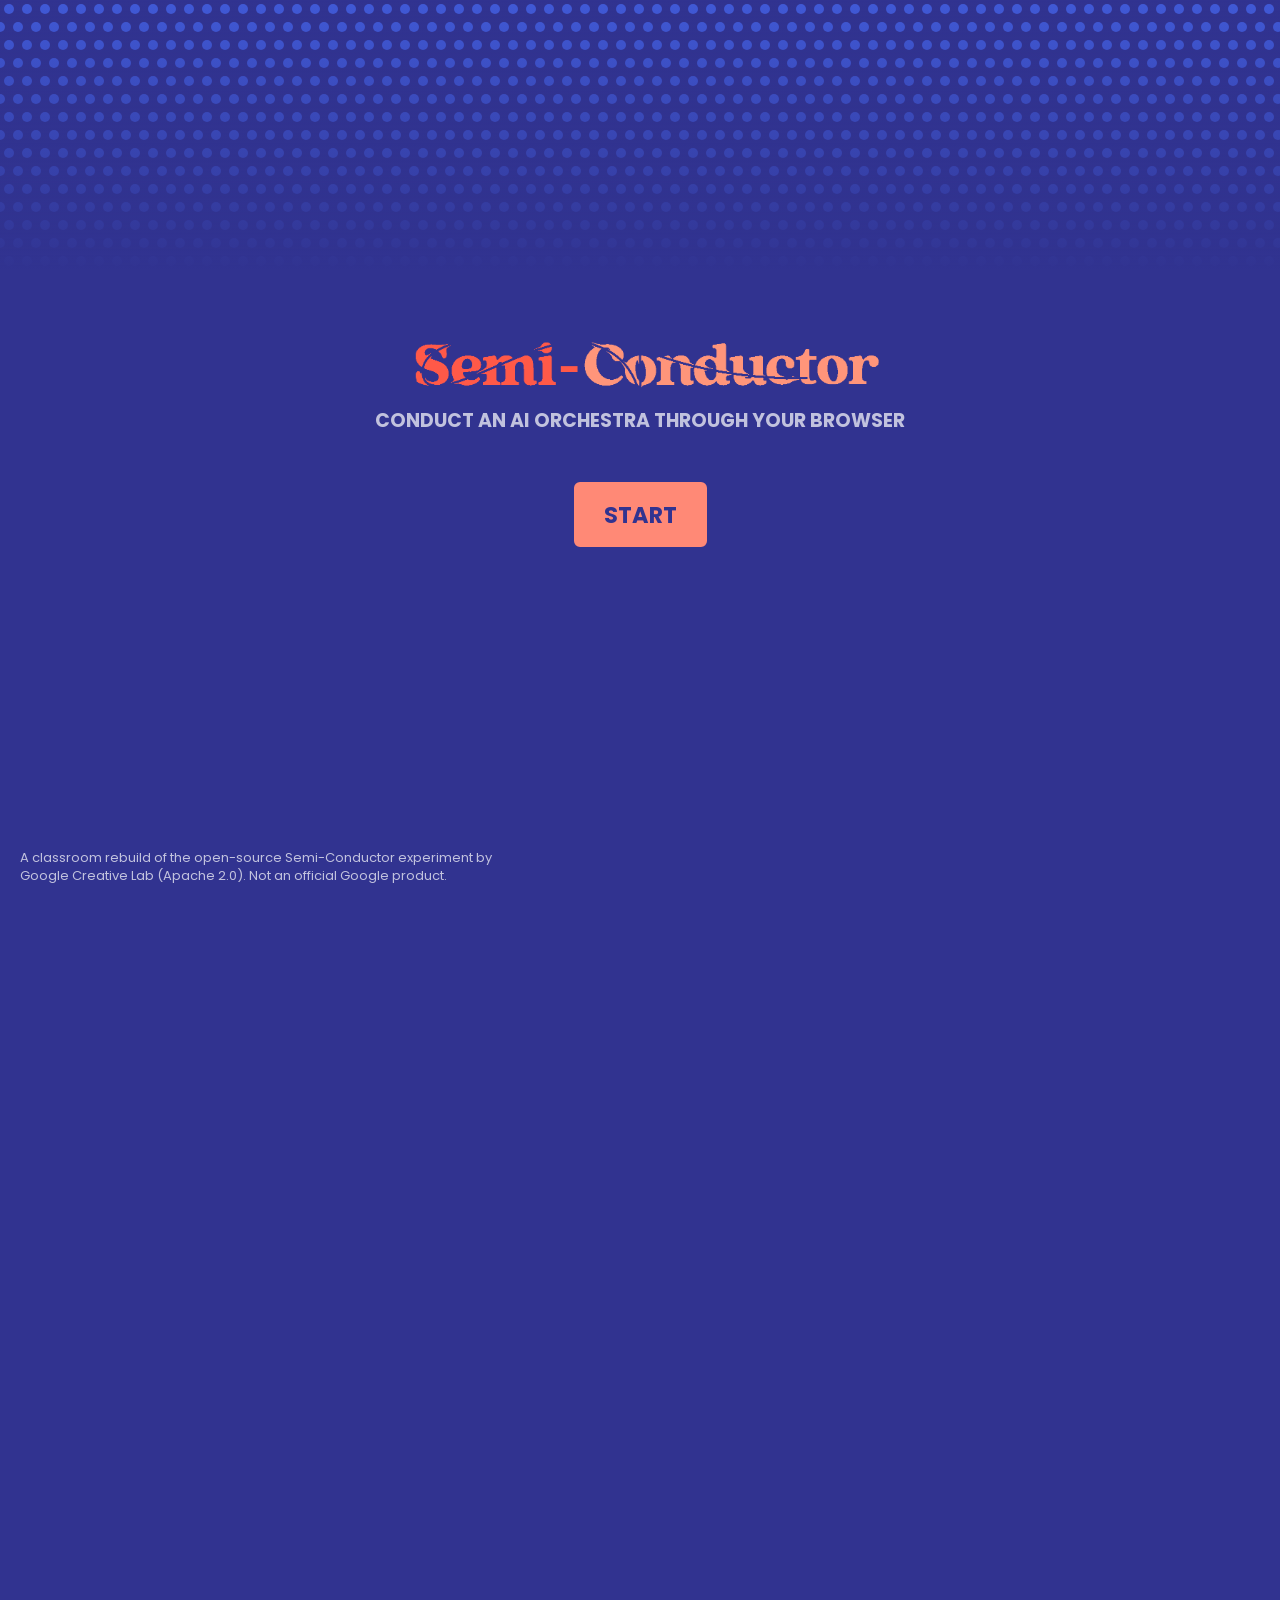
==== commit f3fcc050: "Set the tempo from conducting beats instead of hand speed The tempo used to come from how fast the h" ====
--- a/docs/index.html
+++ b/docs/index.html
@@ -1,2 +1,2 @@
-<!doctype html><html lang="en"><head><meta charset="utf-8"><meta name="viewport" content="width=device-width, initial-scale=1.0"><title>Semi-Conductor</title><meta name="description" content=""><link rel="icon" type="image/png" href="favicon-32x32.3e89edb4.png" sizes="32x32"><link rel="icon" type="image/png" href="favicon-16x16.1eab2253.png" sizes="16x16"><link href="https://fonts.googleapis.com/css?family=Poppins:400" rel="stylesheet"><link rel="stylesheet" href="main.6c7f8136.css"><script src="main.e5351ecf.js" defer></script></head><body> <div class="page-error"> <div class="error-container"> <img src="error.b8a45222.svg" alt="A broken treble clef sign"> <h2 class="error-title">We're in treble.</h2> <p class="error-text">Something went wrong and I don't know what it is. Maybe you could just... sing along?</p> </div> </div> <div class="dot-bg"> <div class="start-bg-fade"></div> <div class="start-bg"></div> </div>  <section class="page-info"> <div class="info-content-outer"> <div class="info-content"> <h1>How It Works</h1> <p>Semi-Conductor is an experiment that lets you conduct your own orchestra through your browser. You can move your arms to change the tempo, volume, and instrumentation of a piece of music.</p> <p>It uses Tensorflow.js, a machine learning library that works in the browser, to map out your movements through your webcam. An algorithm plays along to the score as you conduct, using hundreds of tiny audio files from live recorded instruments.</p> <p>Music: Vivaldi's <i>Winter</i> from the <a href="https://www.mutopiaproject.org/" target="_blank">Mutopia Project</a> edition (CC BY-SA 3.0); <i>Can-Can</i> (Offenbach) and <i>The Star-Spangled Banner</i> (John Stafford Smith) arranged for strings for this classroom edition.</p> <p>Find more information about PoseNet <a href="https://medium.com/tensorflow/real-time-human-pose-estimation-in-the-browser-with-tensorflow-js-7dd0bc881cd5" target="_blank"> on the TensorFlow blog</a>.</p> <p> </p><p>Built by Rupert Parry, Melissa Lu, Haylie Craig and Samantha Cordingley from Google Creative Lab, Sydney. This copy was rebuilt from their <a href="https://github.com/googlecreativelab/semi-conductor" target="_blank">open-source code</a> for classroom use.</p> <p>Instrument samples: <a href="https://github.com/nbrosowsky/tonejs-instruments" target="_blank">tonejs-instruments</a> by Nicholaus Brosowsky (CC BY 3.0), from Freesound and public-domain sources.</p> <p><button class="button-info-close">Back</button></p> </div> </div> </section>  <section class="page-finish"> <div class="roses-container"></div> <div class="finish-content-outer"> <div class="finish-content"> <p class="finish-text">Bravo!</p> <button class="button-restart button-large"> Play Again </button> </div> </div> </section>  <section class="page-start"> <div class="start-content"> <h1 class="start-logo"> <img src="logo.7bc55bd9.gif" alt="Semi-Conductor" class="start-logo-image"> </h1> <h2 class="start-subtitle">Conduct an AI orchestra through your browser</h2> <div class="start-button-container"> <button class="button-large progress start-button" disabled> Loading... </button> </div> </div> <footer class="start-footer"> <p class="start-footer-credit">A classroom rebuild of the open-source Semi-Conductor experiment by Google Creative Lab (Apache 2.0). Not an official Google product.</p> </footer> </section>  <section class="page-songs"> <h2 class="songs-title">Choose your music, Maestro</h2> <div class="song-list"></div> </section>  <section class="page-tutorial"> <section class="tutorial-part tutorial-part-1"> <div class="card tutorial-part-content"> <div class="tutorial-text"> Make the orchestra play by moving your arms. <br>The faster you go, the faster they go. </div> <div class="tutorial-image"> <img src="tutorial-conducting.a946c02e.gif"> </div> <div class="tutorial-controls"> <button class="button-large tutorial-next">Next</button> </div> </div> </section> <section class="tutorial-part tutorial-part-2"> <div class="card tutorial-part-content"> <div class="tutorial-text"> Move up and down to play louder and softer </div> <div class="tutorial-image"> <img src="tutorial-volume.c519bb6f.gif"> </div> <div class="tutorial-controls"> <button class="button-large tutorial-next">Next</button> </div> </div> </section> <section class="tutorial-part tutorial-part-3"> <div class="card tutorial-part-content"> <div class="tutorial-text"> Move from side-to-side to control which sections play </div> <div class="tutorial-image"> <img src="tutorial-sections.76f06e44.gif"> </div> <div class="tutorial-controls"> <button class="button-large tutorial-end">Let's go</button> </div> </div> </section> </section>  <section class="page-main"> <nav class="main-topbar"> <div class="main-topbar-buttons"> <button class="button-restart"> <img src="icon-restart.a2be1aa6.svg" alt="Restart"> </button> <button class="button-info"> <img src="icon-info.5acf9b0f.svg" alt="Info"> </button> </div> <div class="timebar"> <div class="song-title song-progress progress"></div> </div> <h1><img class="main-topbar-logo" src="logo.7bc55bd9.gif"></h1> </nav> <div class="orchestra-container"> <div class="tempo-meter-container"> <div class="tempo-meter-container-inner"> <div class="tempo-icon-container"> <div class="tempo-icon"> <img src="metronome.8f57dd04.svg"> <div class="tempo-icon-label">TEMPO</div> </div> </div> <div class="tempo-meter-clipping-box"> <div class="tempo-meter"></div> <div class="tempo-meter-background"></div> </div> </div> </div> <div class="orchestra"> </div> </div> <div class="video-outer"> <div class="video-container"> <div class="video-label top">LOUDER</div> <div class="video-label left">HIGH STRINGS</div> <div class="video-label bottom">SOFTER</div> <div class="video-label right">LOW STRINGS</div> <div class="video-border"> <div class="calibration-overlay"> <img src="calibration-overlay.1c71eb94.png"> </div> <div class="conducting-overlay"></div> <div class="countdown-overlay"> <p class="countdown-text"></p> </div> </div> </div> <div class="instructions"> <p>Fit your body in frame, Maestro. This is a one person experiment.</p> </div> </div> </section>
+<!doctype html><html lang="en"><head><meta charset="utf-8"><meta name="viewport" content="width=device-width, initial-scale=1.0"><title>Semi-Conductor</title><meta name="description" content=""><link rel="icon" type="image/png" href="favicon-32x32.3e89edb4.png" sizes="32x32"><link rel="icon" type="image/png" href="favicon-16x16.1eab2253.png" sizes="16x16"><link href="https://fonts.googleapis.com/css?family=Poppins:400" rel="stylesheet"><link rel="stylesheet" href="main.6c7f8136.css"><script src="main.ef14749e.js" defer></script></head><body> <div class="page-error"> <div class="error-container"> <img src="error.b8a45222.svg" alt="A broken treble clef sign"> <h2 class="error-title">We're in treble.</h2> <p class="error-text">Something went wrong and I don't know what it is. Maybe you could just... sing along?</p> </div> </div> <div class="dot-bg"> <div class="start-bg-fade"></div> <div class="start-bg"></div> </div>  <section class="page-info"> <div class="info-content-outer"> <div class="info-content"> <h1>How It Works</h1> <p>Semi-Conductor is an experiment that lets you conduct your own orchestra through your browser. You can move your arms to change the tempo, volume, and instrumentation of a piece of music.</p> <p>It uses Tensorflow.js, a machine learning library that works in the browser, to map out your movements through your webcam. An algorithm plays along to the score as you conduct, using hundreds of tiny audio files from live recorded instruments.</p> <p>Music: Vivaldi's <i>Winter</i> from the <a href="https://www.mutopiaproject.org/" target="_blank">Mutopia Project</a> edition (CC BY-SA 3.0); <i>Can-Can</i> (Offenbach) and <i>The Star-Spangled Banner</i> (John Stafford Smith) arranged for strings for this classroom edition.</p> <p>Find more information about PoseNet <a href="https://medium.com/tensorflow/real-time-human-pose-estimation-in-the-browser-with-tensorflow-js-7dd0bc881cd5" target="_blank"> on the TensorFlow blog</a>.</p> <p> </p><p>Built by Rupert Parry, Melissa Lu, Haylie Craig and Samantha Cordingley from Google Creative Lab, Sydney. This copy was rebuilt from their <a href="https://github.com/googlecreativelab/semi-conductor" target="_blank">open-source code</a> for classroom use.</p> <p>Instrument samples: <a href="https://github.com/nbrosowsky/tonejs-instruments" target="_blank">tonejs-instruments</a> by Nicholaus Brosowsky (CC BY 3.0), from Freesound and public-domain sources.</p> <p><button class="button-info-close">Back</button></p> </div> </div> </section>  <section class="page-finish"> <div class="roses-container"></div> <div class="finish-content-outer"> <div class="finish-content"> <p class="finish-text">Bravo!</p> <button class="button-restart button-large"> Play Again </button> </div> </div> </section>  <section class="page-start"> <div class="start-content"> <h1 class="start-logo"> <img src="logo.7bc55bd9.gif" alt="Semi-Conductor" class="start-logo-image"> </h1> <h2 class="start-subtitle">Conduct an AI orchestra through your browser</h2> <div class="start-button-container"> <button class="button-large progress start-button" disabled> Loading... </button> </div> </div> <footer class="start-footer"> <p class="start-footer-credit">A classroom rebuild of the open-source Semi-Conductor experiment by Google Creative Lab (Apache 2.0). Not an official Google product.</p> </footer> </section>  <section class="page-songs"> <h2 class="songs-title">Choose your music, Maestro</h2> <div class="song-list"></div> </section>  <section class="page-tutorial"> <section class="tutorial-part tutorial-part-1"> <div class="card tutorial-part-content"> <div class="tutorial-text"> Conduct by bouncing your hand up and down. <br>Each bounce is a beat: slow bounces, slow music! </div> <div class="tutorial-image"> <img src="tutorial-conducting.a946c02e.gif"> </div> <div class="tutorial-controls"> <button class="button-large tutorial-next">Next</button> </div> </div> </section> <section class="tutorial-part tutorial-part-2"> <div class="card tutorial-part-content"> <div class="tutorial-text"> Move up and down to play louder and softer </div> <div class="tutorial-image"> <img src="tutorial-volume.c519bb6f.gif"> </div> <div class="tutorial-controls"> <button class="button-large tutorial-next">Next</button> </div> </div> </section> <section class="tutorial-part tutorial-part-3"> <div class="card tutorial-part-content"> <div class="tutorial-text"> Move from side-to-side to control which sections play </div> <div class="tutorial-image"> <img src="tutorial-sections.76f06e44.gif"> </div> <div class="tutorial-controls"> <button class="button-large tutorial-end">Let's go</button> </div> </div> </section> </section>  <section class="page-main"> <nav class="main-topbar"> <div class="main-topbar-buttons"> <button class="button-restart"> <img src="icon-restart.a2be1aa6.svg" alt="Restart"> </button> <button class="button-info"> <img src="icon-info.5acf9b0f.svg" alt="Info"> </button> </div> <div class="timebar"> <div class="song-title song-progress progress"></div> </div> <h1><img class="main-topbar-logo" src="logo.7bc55bd9.gif"></h1> </nav> <div class="orchestra-container"> <div class="tempo-meter-container"> <div class="tempo-meter-container-inner"> <div class="tempo-icon-container"> <div class="tempo-icon"> <img src="metronome.8f57dd04.svg"> <div class="tempo-icon-label">TEMPO</div> </div> </div> <div class="tempo-meter-clipping-box"> <div class="tempo-meter"></div> <div class="tempo-meter-background"></div> </div> </div> </div> <div class="orchestra"> </div> </div> <div class="video-outer"> <div class="video-container"> <div class="video-label top">LOUDER</div> <div class="video-label left">HIGH STRINGS</div> <div class="video-label bottom">SOFTER</div> <div class="video-label right">LOW STRINGS</div> <div class="video-border"> <div class="calibration-overlay"> <img src="calibration-overlay.1c71eb94.png"> </div> <div class="conducting-overlay"></div> <div class="countdown-overlay"> <p class="countdown-text"></p> </div> </div> </div> <div class="instructions"> <p>Fit your body in frame, Maestro. This is a one person experiment.</p> </div> </div> </section>
 </body></html>
